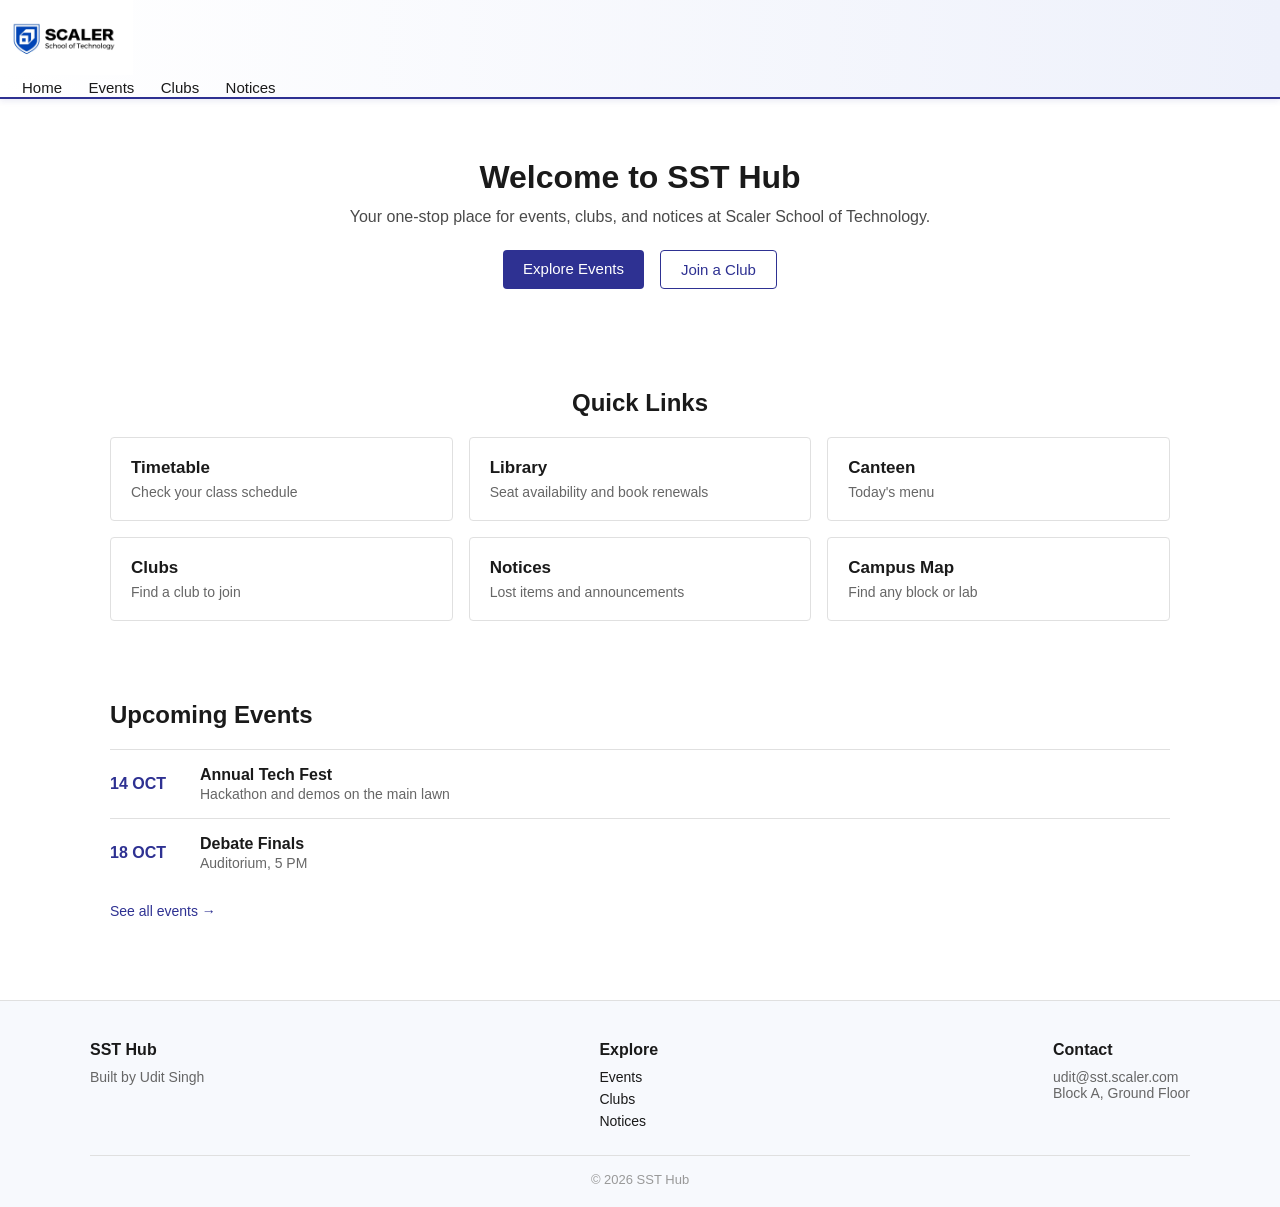
==== index.html @ 626d510d "Add website files" ====
<!DOCTYPE html>
   <html>
  <head>
  <title>SST Campus Hub</title>
  <link rel="stylesheet" href="style.css">
</head>
<body>
      <header >
         <div class="nav1conatainer">
      <div class="logo">
      <img src="images/logo.png" alt="Scaler School of Technology logo">
    </div>
       <nav>
     <a href="index.html">Home</a>
<a href="events.html">Events</a>
  <a href="clubs.html">Clubs</a>
     <a href="notices.html">Notices</a>

    </nav >
  </div>

  </header>
 

 <section class="hero">

  <h1 >Welcome to SST Hub</h1>

<p>Your one-stop place for events, clubs, and notices at Scaler School of Technology.</p>

     <div   class="buttonofhero"> 

     <a href="events.html" class="btn primary">Explore Events</a >
<a href="clubs.html" class="btn secondary">Join a Club</a > 

  </div>
      </section>



<section class="links">
   <h2>Quick Links</h2>
   
  <div class="link-conatiner"> 
    <a href="#" class="link-box">
         <h3>Timetable</h3>
    <p >Check your class schedule</p>
    </a>
      <a href="#" class="link-box">
 <h3>Library</h3>
 <p>Seat availability and book renewals</p>
    </a>
  <a href="#" class="link-box">
     <h3>Canteen</h3 >
        <p >Today's menu</p>
      </a>
 <a href="clubs.html" class="link-box">
         <h3>Clubs</h3>
       <p>Find a club to join</p >
     </a>
   <a href="notices.html" class="link-box" >


  <h3 >Notices</h3>
      <p >Lost items and announcements</p >
    </a>

      <a href="#" class="link-box">
    <h3>Campus Map</h3>
        <p >Find any block or lab</p>

  </a>
      </div >
</section >

<!--           -->

<section class="upcoming">

  <h2 >Upcoming Events</h2>

  <div class="item" >

    <div class="date">14 OCT </div>
    <div class="details">
    <h3 >Annual Tech Fest</h3 >
      <p>Hackathon and demos on the main lawn</p>

    </div >

  </div>
  <div class="item">

<div class="date">18 OCT</div>

  <div class="details">
    <h3>Debate Finals</h3>
        <p>Auditorium, 5 PM</p>
    </div>
  </div>

  <a href="events.html" class="see-all" >See all events →</a >
</section>



 <footer>

  <div class="footer-container">

    <div class="about">
<h3 > SST Hub</h3>
<p > Built by Udit Singh </p>
 </div>

    <div class="footer-links">
<h4 > Explore </h4>
<a href="events.html">Events  </a >

  <a href="clubs.html"> Clubs</a>

  <a href="notices.html">Notices</a >

    </div>

    <div class="contact">

   <h4 >Contact </h4>
        <p > udit@sst.scaler.com</p  >
  <p > Block A, Ground Floor</p>

    </div>
  </div>

  <p class="footer-bottom">© 2026 SST Hub</p >
  </footer >
    </body>

</html>
---- style.css ----
* {
  margin: 0;
  padding: 0;
  box-sizing: border-box;
}

body {
  font-family: Arial, Helvetica, sans-serif;
  color: #1a1a1a;
}

header {
  
  background: linear-gradient(to right, #ffffff, #eef1fb);
  border-bottom: 2px solid #2e3192;
  box-shadow: 0 2px 6px rgba(46, 49, 146, 0.1);

}

.nav1container {  
  max-width: 1100px;
  margin: 0 auto;
  padding: 8px 20px;
  display: flex;
  justify-content: space-between;
  align-items: center;
}

.logo img {
  height: 75px;
  width: auto;
}

nav a {
  color: #1a1a1a;
  text-decoration: none;
  margin-left: 22px;
  font-size: 15px;
}

nav a:hover {
  color: #393a53;
}
 /* hero  css */
 .hero {
  max-width: 1100px;
  margin: 0 auto;
  padding: 60px 20px;
  text-align: center;
}

.hero h1 {
  font-size: 32px;
  margin-bottom: 12px;
}

.hero p {
  font-size: 16px;
  color: #4a4a4a;
  margin-bottom: 24px;
}

.buttonofhero {
  display: flex;
  justify-content: center;
  gap: 16px;
}

.btn {
  padding: 10px 20px;
  text-decoration: none;
  font-size: 15px;
  border-radius: 4px;
}

.primary {
  background: #2e3192;
  color: #ffffff;
}

.secondary {
  background: #ffffff;
  color: #2e3192;
  border: 1px solid #2e3192;
}
/*     */
.links h2
{
    text-align: center;
    font-size: 24px;
  margin-bottom: 20px;
}
.links {
  max-width: 1100px;
  margin: 0 auto;
  padding: 40px 20px;
}

/* .links h2 {
  
} */

.link-conatiner {
  display: grid;
  grid-template-columns: repeat(3, 1fr);
  gap: 16px;
}

.link-box {
  display: block;
  padding: 20px;
  border: 1px solid #e0e0e0;
  border-radius: 4px;
  text-decoration: none;
  color: #1a1a1a;
}

.link-box:hover {
  border-color: #2e3192;
}

.link-box h3 {
  font-size: 17px;
  margin-bottom: 6px;
}

.link-box p {
  font-size: 14px;
  color: #666;
}

/*      */

.upcoming {
  max-width: 1100px;
  margin: 0 auto;
  padding: 40px 20px;
}

.upcoming h2 {
  font-size: 24px;
  margin-bottom: 20px;
}

.item {
  display: flex;
  align-items: center;
  gap: 20px;
  padding: 16px 0;
  border-top: 1px solid #e0e0e0;
}

.date {
  font-weight: bold;
  color: #2e3192;
  width: 70px;
}

.details h3 {
  font-size: 16px;
  margin-bottom: 2px;
}

.details p {
  font-size: 14px;
  color: #666;
}

.see-all {
  display: inline-block;
  margin-top: 16px;
  color: #2e3192;
  text-decoration: none;
  font-size: 14px;
}

.notice {
  padding: 20px;
  border: 1px solid #e0e0e0;
  border-left: 3px solid #2e3192;
  border-radius: 4px;
}

.notice .heading {
  display: block;
  font-size: 12px;
  color: #999;
  margin-bottom: 6px;
}

.notice h3 {
  font-size: 17px;
  margin-bottom: 6px;
}

.notice p {
  font-size: 14px;
  color: #666;
}

/* footer */

footer {
  background: #f7f9fd;
  border-top: 1px solid #e0e0e0;
  margin-top: 40px;
  padding: 40px 20px 20px;
}

.footer-container {
  max-width: 1100px;
  margin: 0 auto;
  display: flex;
  justify-content: space-between;
  gap: 40px;
  flex-wrap: wrap;
}

footer h3, footer h4 {
  font-size: 16px;
  margin-bottom: 10px;
}

.about p, .contact p {
  font-size: 14px;
  color: #666;
}

.footer-links a {
  display: block;
  font-size: 14px;
  color: #1a1a1a;
  text-decoration: none;
  margin-bottom: 6px;
}

.footer-links a:hover {
  color: #2e3192;
}

.footer-bottom {
  max-width: 1100px;
  margin: 20px auto 0;
  padding-top: 16px;
  border-top: 1px solid #e0e0e0;
  font-size: 13px;
  color: #999;
  text-align: center;
}


/*              */
.tag {
  display: inline-block;
  font-size: 12px;
  color: #2e3192;
  margin-bottom: 6px;
}
/*     */




/*     */
@media (max-width: 768px) {
  .nav1container {
    flex-direction: column;
    align-items: flex-start;
    gap: 12px;
  }

  nav a {
    margin-left: 0;
    margin-right: 16px;
  }

  .buttonofhero {
    flex-direction: column;
  }

  .btn {
    width: 100%;
    text-align: center;
  }

  .links {
    grid-template-columns: 1fr;
  }

  .item {
    gap: 12px;
  }
}
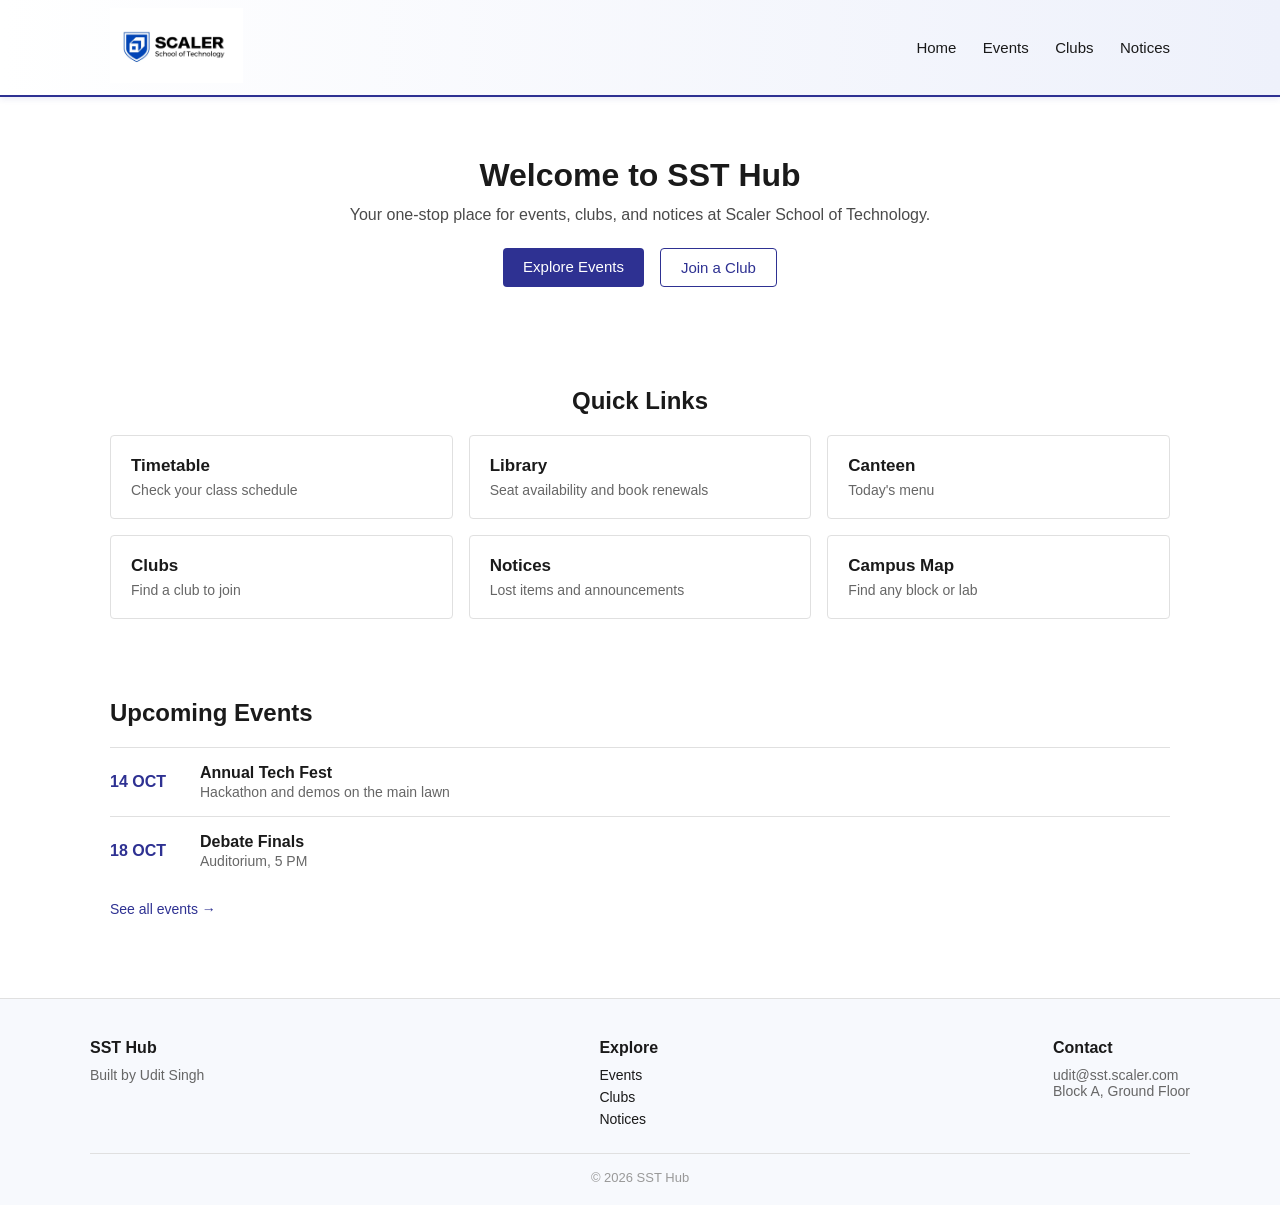
==== commit 60dfdd1f: "Make website responsive" ====
--- a/index.html
+++ b/index.html
@@ -5,6 +5,7 @@
   <link rel="stylesheet" href="style.css">
 </head>
 <body>
+  
       <header >
          <div class="nav1conatainer">
       <div class="logo">
@@ -31,7 +32,7 @@
      <div   class="buttonofhero"> 
 
      <a href="events.html" class="btn primary">Explore Events</a >
-<a href="clubs.html" class="btn secondary">Join a Club</a > 
+     <a href="clubs.html" class="btn secondary">Join a Club</a > 
 
   </div>
       </section>
@@ -41,7 +42,7 @@
 <section class="links">
    <h2>Quick Links</h2>
    
-  <div class="link-conatiner"> 
+  <div class="link-container"> 
     <a href="#" class="link-box">
          <h3>Timetable</h3>
     <p >Check your class schedule</p>
@@ -59,9 +60,7 @@
        <p>Find a club to join</p >
      </a>
    <a href="notices.html" class="link-box" >
-
-
-  <h3 >Notices</h3>
+   <h3 >Notices</h3>
       <p >Lost items and announcements</p >
     </a>
 
--- a/style.css
+++ b/style.css
@@ -17,7 +17,7 @@
 
 }
 
-.nav1container {  
+.nav1conatainer {  
   max-width: 1100px;
   margin: 0 auto;
   padding: 8px 20px;
@@ -100,7 +100,7 @@
   
 } */
 
-.link-conatiner {
+.link-container {
   display: grid;
   grid-template-columns: repeat(3, 1fr);
   gap: 16px;
@@ -263,7 +263,7 @@
 
 /*     */
 @media (max-width: 768px) {
-  .nav1container {
+  .nav1conatainer {
     flex-direction: column;
     align-items: flex-start;
     gap: 12px;
@@ -283,7 +283,7 @@
     text-align: center;
   }
 
-  .links {
+  .link-container {
     grid-template-columns: 1fr;
   }
 
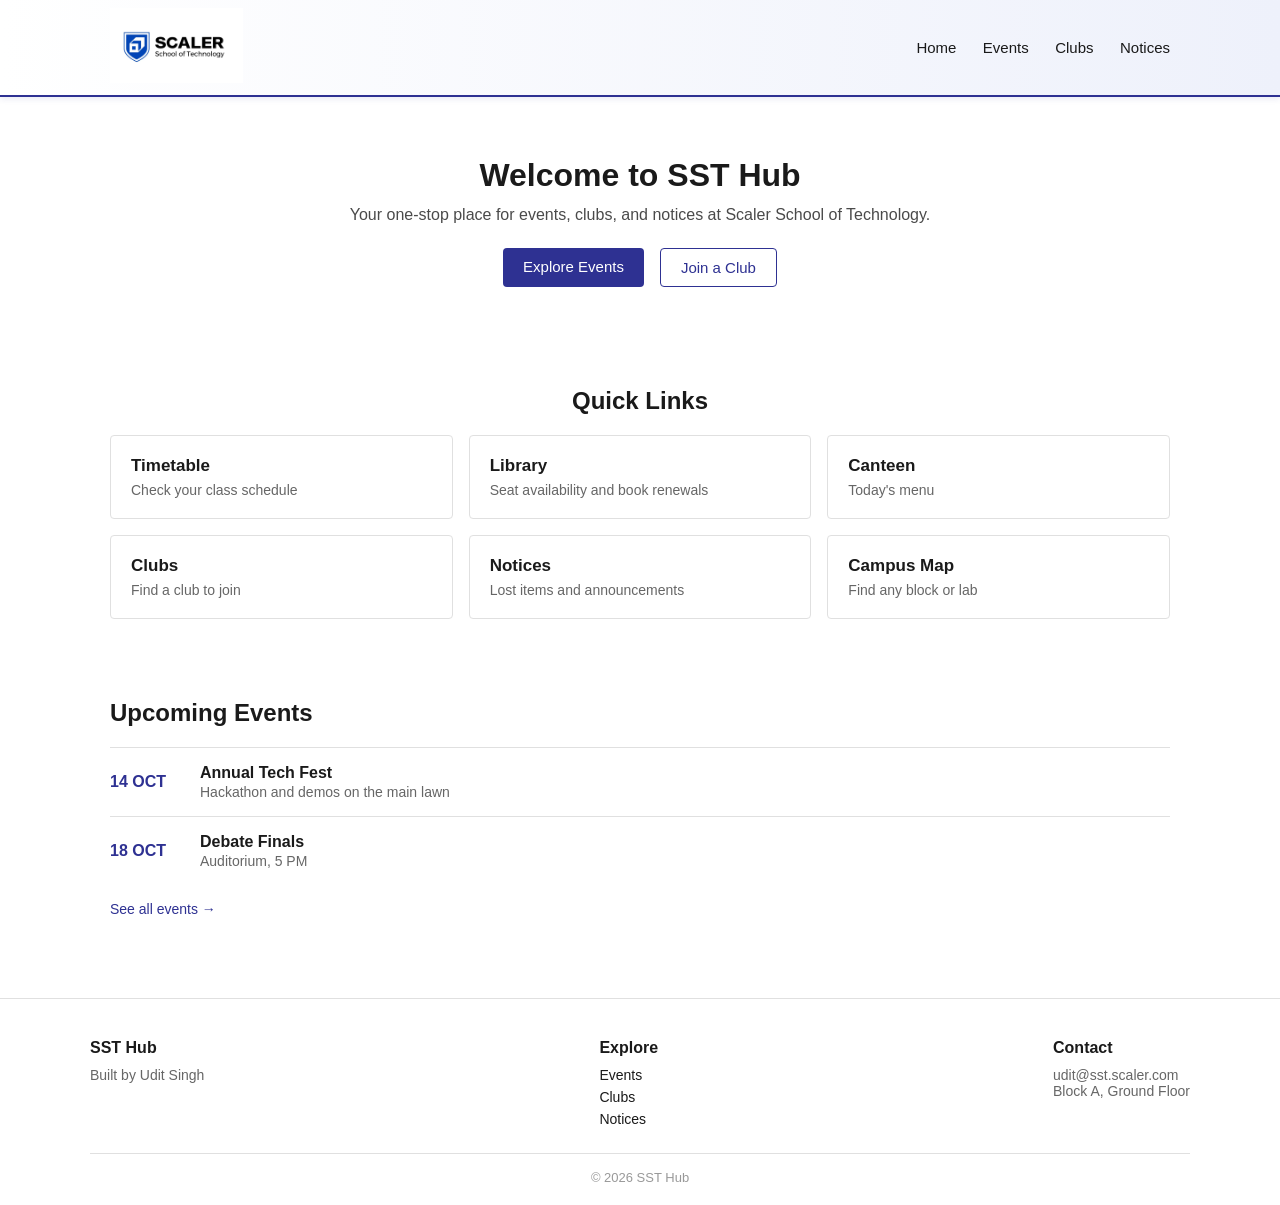
==== commit 9ad664a2: "change background color to white" ====
--- a/index.html
+++ b/index.html
@@ -1,6 +1,8 @@
 <!DOCTYPE html>
    <html>
   <head>
+    <meta name="viewport" content="width=device-width, initial-scale=1.0">
+    
   <title>SST Campus Hub</title>
   <link rel="stylesheet" href="style.css">
 </head>
--- a/style.css
+++ b/style.css
@@ -201,7 +201,7 @@
 /* footer */
 
 footer {
-  background: #f7f9fd;
+  background: #ffffff;
   border-top: 1px solid #e0e0e0;
   margin-top: 40px;
   padding: 40px 20px 20px;
@@ -261,7 +261,7 @@
 
 
 
-/*     */
+
 @media (max-width: 768px) {
   .nav1conatainer {
     flex-direction: column;
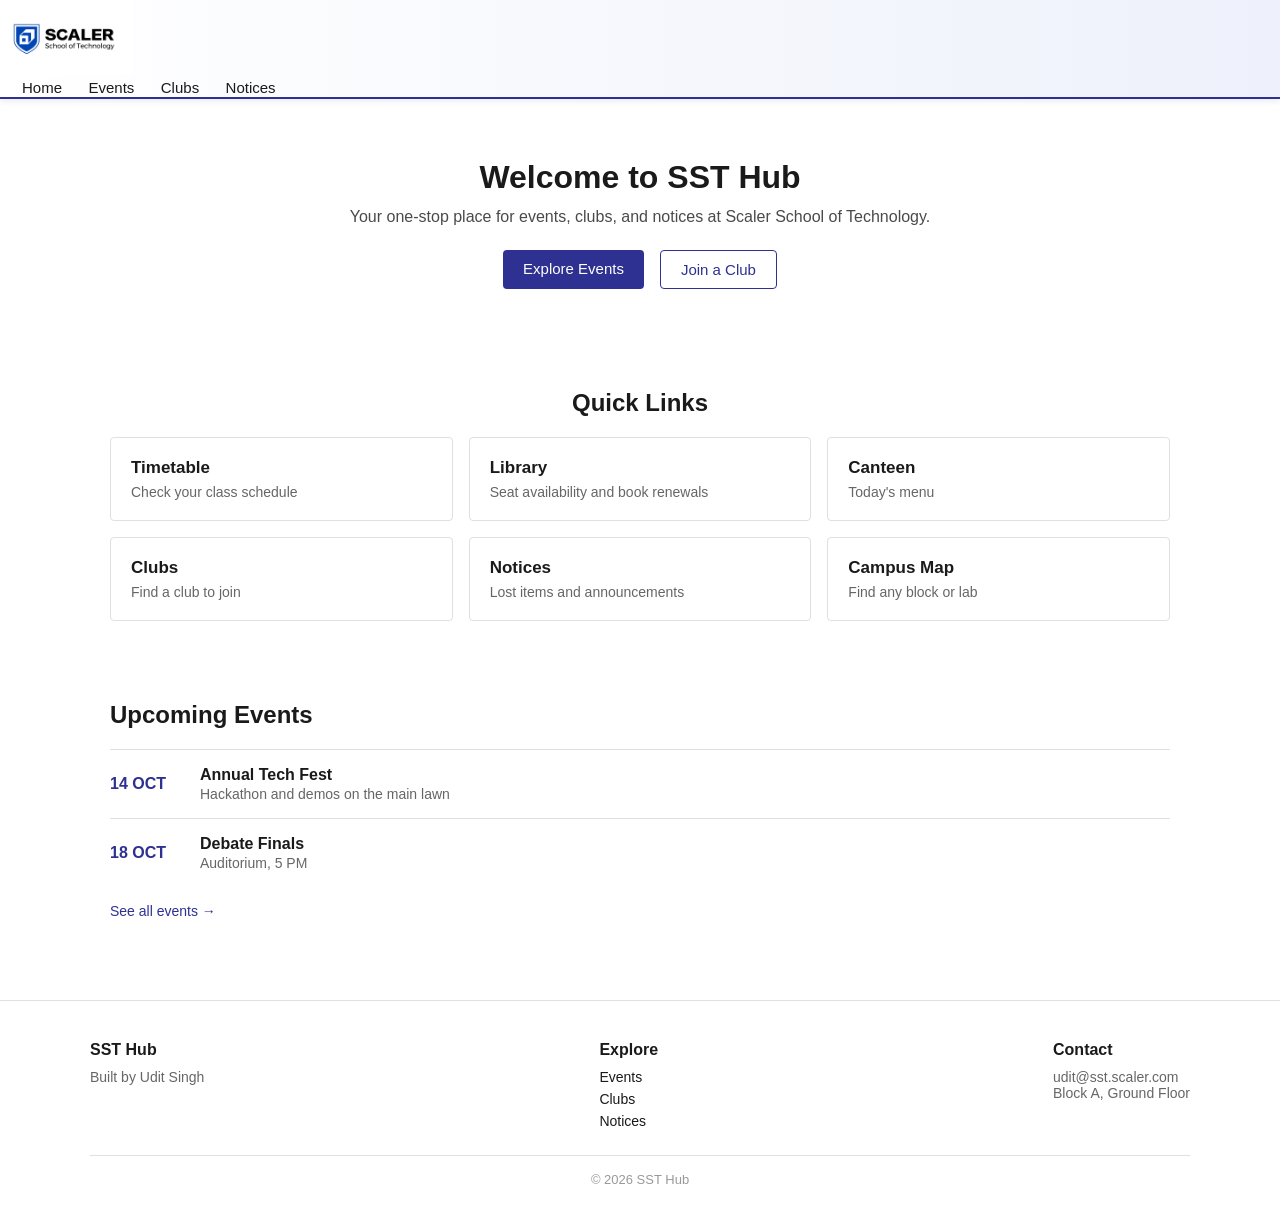
==== commit f3d656f3: "Revert "Make website responsive" This reverts commit 60dfdd1f0834284e53c5abd7112dcf582899b672." ====
--- a/index.html
+++ b/index.html
@@ -7,7 +7,6 @@
   <link rel="stylesheet" href="style.css">
 </head>
 <body>
-  
       <header >
          <div class="nav1conatainer">
       <div class="logo">
@@ -34,7 +33,7 @@
      <div   class="buttonofhero"> 
 
      <a href="events.html" class="btn primary">Explore Events</a >
-     <a href="clubs.html" class="btn secondary">Join a Club</a > 
+<a href="clubs.html" class="btn secondary">Join a Club</a > 
 
   </div>
       </section>
@@ -44,7 +43,7 @@
 <section class="links">
    <h2>Quick Links</h2>
    
-  <div class="link-container"> 
+  <div class="link-conatiner"> 
     <a href="#" class="link-box">
          <h3>Timetable</h3>
     <p >Check your class schedule</p>
@@ -62,7 +61,9 @@
        <p>Find a club to join</p >
      </a>
    <a href="notices.html" class="link-box" >
-   <h3 >Notices</h3>
+
+
+  <h3 >Notices</h3>
       <p >Lost items and announcements</p >
     </a>
 
--- a/style.css
+++ b/style.css
@@ -17,7 +17,7 @@
 
 }
 
-.nav1conatainer {  
+.nav1container {  
   max-width: 1100px;
   margin: 0 auto;
   padding: 8px 20px;
@@ -100,7 +100,7 @@
   
 } */
 
-.link-container {
+.link-conatiner {
   display: grid;
   grid-template-columns: repeat(3, 1fr);
   gap: 16px;
@@ -263,7 +263,7 @@
 
 
 @media (max-width: 768px) {
-  .nav1conatainer {
+  .nav1container {
     flex-direction: column;
     align-items: flex-start;
     gap: 12px;
@@ -283,7 +283,7 @@
     text-align: center;
   }
 
-  .link-container {
+  .links {
     grid-template-columns: 1fr;
   }
 
